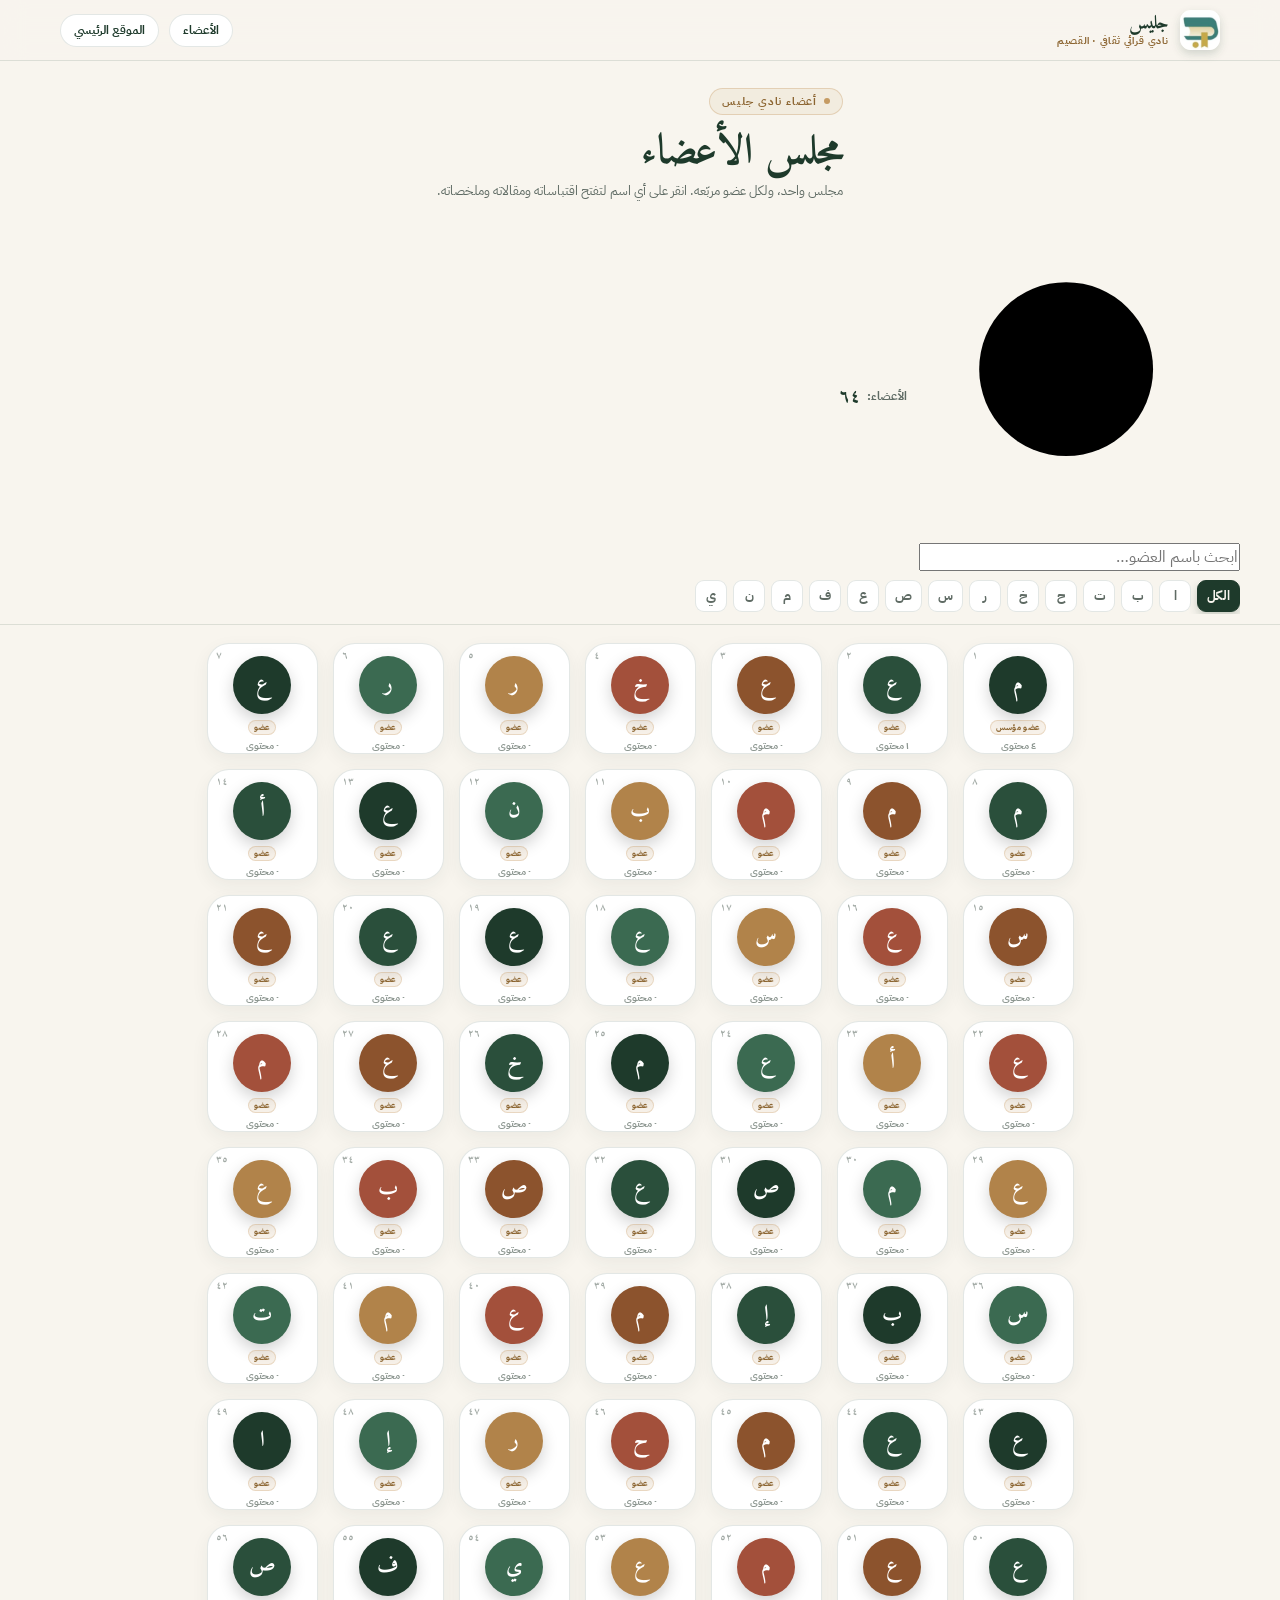
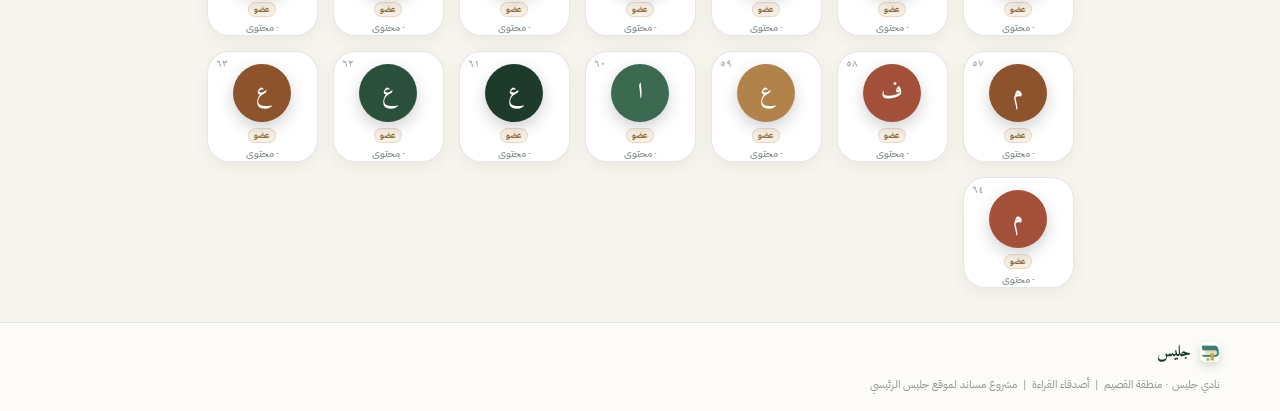
==== jalees-members/index.html @ 84c98e08 "Add files via upload" ====
<!DOCTYPE html>
<html lang="ar" dir="rtl">
<head>
  <meta charset="UTF-8">
  <meta name="viewport" content="width=device-width, initial-scale=1.0">
  <meta name="theme-color" content="#1E3A2B">
  <title>جليس | مجلس الأعضاء</title>
  <meta name="description" content="مجلس أعضاء نادي جليس القرائي — اقتباسات، مقالات، وملخصات جميع أعضاء النادي · منطقة القصيم">
  <link rel="shortcut icon" href="../logo-icon.png" type="image/png">
  <link rel="apple-touch-icon" href="../logo-light.png">
  <link rel="preconnect" href="https://fonts.googleapis.com">
  <link href="https://fonts.googleapis.com/css2?family=IBM+Plex+Sans+Arabic:wght@300;400;500;600;700;800&family=Amiri:ital,wght@0,400;0,700;1,400&display=swap" rel="stylesheet">
  <link rel="stylesheet" href="style.css">
</head>
<body>
  <div class="page-shell">

    <!-- رأس الموقع -->
    <header class="site-header">
      <div class="header-wrap">
        <div class="header-brand">
          <img class="header-logo" src="../logo-icon.png?v=1" alt="شعار نادي جليس">
          <div class="header-title">
            <strong>جليس</strong>
            <small>نادي قرائي ثقافي · القصيم</small>
          </div>
        </div>
        <nav class="header-nav">
          <a class="nav-btn" href="index.html">الأعضاء</a>
          <a class="nav-btn" href="../index.html">الموقع الرئيسي</a>
        </nav>
      </div>
    </header>

    <!-- رأس المحتوى -->
    <div class="content-head">
      <div class="kicker"><span class="kicker-dot"></span>أعضاء نادي جليس</div>
      <h1 class="page-title">مجلس الأعضاء</h1>
      <p class="page-sub">
        مجلس واحد، ولكل عضو مربّعه. انقر على أي اسم لتفتح اقتباساته ومقالاته وملخصاته.
      </p>
    </div>

    <!-- شريط الأدوات الثابت: البحث + حروف الهجاء -->
    <div class="directory-toolbar">
      <div class="toolbar-inner">
        <div class="toolbar-top">
          <div class="search-wrap">
            <svg class="search-icon" viewBox="0 0 24 24" aria-hidden="true"><circle cx="11" cy="11" r="6.5"/><path d="m16 16 4.5 4.5"/></svg>
            <input class="search-input" id="member-search" type="search" placeholder="ابحث باسم العضو…" aria-label="ابحث باسم العضو">
          </div>
          <span class="member-count">الأعضاء: <strong id="member-count">—</strong></span>
        </div>
        <div class="alpha-bar" id="alpha-bar" role="tablist" aria-label="تصفية الأعضاء حسب الحرف"></div>
      </div>
    </div>

    <!-- شبكة الأعضاء -->
    <div class="grid-wrap">
      <div class="members-grid" id="members-grid"></div>
      <div class="empty-state" id="empty-state" hidden>
        <svg class="ic" viewBox="0 0 24 24" aria-hidden="true"><path d="M9 11l3 3 3-3M5 19h14a2 2 0 0 0 2-2V5a2 2 0 0 0-2-2H5a2 2 0 0 0-2 2v12a2 2 0 0 0 2 2z"/></svg>
        <h3>لا يوجد أعضاء مطابقة للبحث</h3>
        <p>جرّب حرفاً آخر أو احذف كلمة البحث لرؤية جميع الأعضاء.</p>
      </div>
    </div>

    <!-- تذييل -->
    <footer class="site-footer">
      <div class="footer-wrap">
        <div class="footer-brand">
          <img class="header-logo" src="../logo-icon.png?v=1" alt="جليس" style="width:20px;height:20px;border-radius:6px;">
          جليس
        </div>
        <div class="footer-text">
          نادي جليس · منطقة القصيم &nbsp;|&nbsp; أصدقاء القراءة &nbsp;|&nbsp; مشروع مساند لموقع جليس الرئيسي
        </div>
      </div>
    </footer>

  </div>

  <script src="data/members.js" defer></script>
  <script src="script.js" defer></script>
</body>
</html>
---- jalees-members/style.css ----
/* ============================================================================
   جليس | مجلس الأعضاء — واجهة المشروع المساند
   هوية نادي جليس نفسها (الأخضر، الذهب، الخشب، الطين، الورق، أميري + IBM Plex)
   لكن بتصميم شبكي عصري مختلف تمامًا عن تطبيق الأعضاء الرئيسي.
   RTL | عربي
   ============================================================================ */
:root {
  /* هوية جليس — دون تعديل */
  --green-900: #0F1F17;
  --green-800: #162C21;
  --green-700: #1E3A2B;
  --green-600: #2A4F3B;
  --green-500: #3B6A51;
  --paper: #F8F5EE;
  --paper-2: #F1EBDD;
  --paper-3: #E7DDC9;
  --white: #FFFFFF;

  --gold: #C59B63;
  --gold-600: #B1834A;
  --gold-700: #8C6531;
  --gold-soft: #F0E2CB;

  --wood: #8C532D;
  --clay: #A3503B;

  --ink: #1D2420;
  --muted: #5F6B64;
  --muted-2: #8B958F;
  --line: rgba(30, 58, 43, 0.12);
  --line-strong: rgba(30, 58, 43, 0.22);

  --font: 'IBM Plex Sans Arabic', 'Tajawal', -apple-system, BlinkMacSystemFont,
    'Segoe UI', Tahoma, sans-serif;
  --serif: 'Amiri', 'Traditional Arabic', 'Times New Roman', serif;

  --r-sm: 12px;
  --r-md: 18px;
  --r-lg: 24px;
  --r-xl: 32px;
  --r-full: 999px;

  --shadow-sm: 0 6px 18px rgba(30, 58, 43, 0.06);
  --shadow-md: 0 14px 34px rgba(30, 58, 43, 0.1);
  --shadow-lg: 0 24px 50px rgba(9, 20, 14, 0.25);

  --ease: cubic-bezier(0.22, 1, 0.36, 1);
}

*,
*::before,
*::after {
  box-sizing: border-box;
  margin: 0;
  padding: 0;
}

html {
  -webkit-text-size-adjust: 100%;
}

body {
  min-height: 100dvh;
  font-family: var(--font);
  color: var(--ink);
  direction: rtl;
  text-align: right;
  background: var(--paper);
  overflow-x: hidden;
  -webkit-font-smoothing: antialiased;
}

button,
input,
select,
textarea {
  font: inherit;
  color: inherit;
}
button {
  border: 0;
  background: none;
  cursor: pointer;
}
a {
  color: inherit;
  text-decoration: none;
}
ul {
  list-style: none;
}
img,
svg {
  display: block;
  max-width: 100%;
}
button,
[role='button'] {
  -webkit-tap-highlight-color: transparent;
}

:focus-visible {
  outline: 2px solid var(--gold);
  outline-offset: 3px;
  border-radius: 6px;
}

.sr-only {
  position: absolute;
  width: 1px;
  height: 1px;
  padding: 0;
  margin: -1px;
  overflow: hidden;
  clip: rect(0 0 0 0);
  border: 0;
}

/* ---------- خلفية الصفحة (بدون إطار هاتف — مختلفة عن الأصل) ---------- */
.page-shell {
  display: flex;
  flex-direction: column;
  min-height: 100dvh;
}

.page-shell > #member-root,
.page-shell > .grid-wrap {
  flex: 1 0 auto;
}

/* ---------- رأس الصفحة ---------- */
.site-header {
  flex: none;
  position: relative;
  z-index: 20;
  background: rgba(248, 245, 238, 0.82);
  backdrop-filter: blur(12px);
  border-bottom: 1px solid var(--line);
  color: var(--green-700);
}

.header-wrap {
  display: flex;
  align-items: center;
  justify-content: space-between;
  gap: 12px;
  padding: 10px 20px;
  max-width: 1200px;
  margin: 0 auto;
}

.header-brand {
  display: inline-flex;
  align-items: center;
  gap: 11px;
}

.header-logo {
  width: 40px;
  height: 40px;
  border-radius: 11px;
  object-fit: contain;
  box-shadow: 0 4px 10px rgba(30, 58, 43, 0.18);
}

.header-title {
  display: flex;
  flex-direction: column;
  line-height: 1.25;
}

.header-title strong {
  font-family: var(--serif);
  font-size: 19px;
  font-weight: 700;
  letter-spacing: -0.4px;
}

.header-title small {
  font-size: 9.5px;
  color: var(--gold-700);
  font-weight: 700;
  letter-spacing: 0.6px;
  margin-top: 1px;
}

.header-nav {
  display: inline-flex;
  align-items: center;
  gap: 10px;
}

.nav-btn {
  display: inline-flex;
  align-items: center;
  gap: 6px;
  padding: 7px 13px;
  border-radius: var(--r-full);
  font-size: 11.5px;
  font-weight: 700;
  color: var(--green-700);
  border: 1px solid var(--line);
  background: var(--white);
  transition: background 0.2s, border-color 0.2s, transform 0.18s;
}
.nav-btn:active {
  transform: scale(0.96);
}
.nav-btn:hover {
  border-color: var(--green-700);
  background: var(--green-50);
}

/* ---------- هاتف البحث ----------
.search-wrap {
  flex: 1 1 auto;
  max-width: 460px;
  position: relative;
}
.search-input {
  width: 100%;
  padding: 8px 12px 8px 36px;
  border-radius: var(--r-full);
  border: 1px solid var(--line);
  background: var(--white);
  color: var(--ink);
  font-size: 12px;
  outline: none;
  transition: border-color 0.2s, box-shadow 0.2s;
}
.search-input::placeholder {
  color: var(--muted-2);
}
.search-input:focus {
  border-color: var(--gold);
  box-shadow: 0 0 0 3px rgba(197, 155, 99, 0.18);
}
.search-icon {
  position: absolute;
  top: 50%;
  left: 11px;
  transform: translateY(-50%);
  width: 16px;
  height: 16px;
  color: var(--muted-2);
}

/* ---------- رأس المحتوى ---------- */
.content-head {
  padding: 26px 20px 10px;
  max-width: 1200px;
  margin: 0 auto;
}

.kicker {
  display: inline-flex;
  align-items: center;
  gap: 7px;
  padding: 5px 12px;
  border-radius: var(--r-full);
  border: 1px solid rgba(197, 155, 99, 0.35);
  background: rgba(197, 155, 99, 0.1);
  color: var(--gold-700);
  font-size: 10.5px;
  font-weight: 800;
  letter-spacing: 0.8px;
  margin-bottom: 12px;
}

.kicker-dot {
  width: 6px;
  height: 6px;
  border-radius: 50%;
  background: var(--gold);
}

.page-title {
  font-family: var(--serif);
  font-size: 34px;
  font-weight: 700;
  color: var(--green-700);
  line-height: 1.25;
  margin-bottom: 2px;
}

.page-sub {
  color: var(--muted);
  font-size: 13px;
  line-height: 1.6;
}

/* ---------- شريط الأدوات الثابت: البحث + الحروف ---------- */
.directory-toolbar {
  position: sticky;
  top: 0;
  z-index: 45;
  background: rgba(248, 245, 238, 0.92);
  backdrop-filter: blur(12px);
  border-bottom: 1px solid var(--line);
}

.toolbar-inner {
  max-width: 1240px;
  margin: 0 auto;
  padding: 10px 20px;
  display: grid;
  gap: 9px;
}

.toolbar-top {
  display: flex;
  align-items: center;
  gap: 12px;
}

.member-count {
  flex: none;
  display: inline-flex;
  align-items: center;
  gap: 6px;
  font-size: 12px;
  font-weight: 700;
  color: var(--muted);
  white-space: nowrap;
}
.member-count strong {
  font-family: var(--serif);
  font-size: 18px;
  color: var(--green-700);
}

/* شريط حروف الهجاء */
.alpha-bar {
  display: flex;
  gap: 6px;
  overflow-x: auto;
  scrollbar-width: none;
  padding-bottom: 2px;
}
.alpha-bar::-webkit-scrollbar {
  display: none;
}
.alpha-btn {
  flex: none;
  min-width: 32px;
  height: 32px;
  padding: 0 9px;
  border-radius: 9px;
  border: 1px solid var(--line);
  background: var(--white);
  color: var(--muted);
  font-size: 12.5px;
  font-weight: 800;
  line-height: 1;
  transition: background 0.18s, color 0.18s, border-color 0.18s, transform 0.15s;
}
.alpha-btn:active {
  transform: scale(0.94);
}
.alpha-btn:hover {
  border-color: var(--gold);
  color: var(--gold-700);
}
.alpha-btn.active {
  background: var(--green-700);
  border-color: var(--green-700);
  color: var(--paper);
  box-shadow: 0 4px 10px rgba(30, 58, 43, 0.22);
}

/* ---------- شبكة الأعضاء (مربعات قابلة للنقر) ---------- */
.grid-wrap {
  max-width: 1240px;
  padding: 18px 20px 34px;
  margin: 0 auto;
}

/*
   تقسيم ٧٠ عضواً: كل عدد أعمدة يقسم ٧٠ بالتساوي
   ١٠×٧  |  ٧×١٠  |  ٥×١٤  |  ٢×٣٥
   بذلك لا يبقى عضو وحيداً في صف أخير على أي شاشة.
*/
.members-grid {
  display: grid;
  grid-template-columns: repeat(2, minmax(0, 1fr));
  gap: 12px;
}

@media (min-width: 700px) {
  .members-grid {
    grid-template-columns: repeat(5, minmax(0, 1fr));
    gap: 14px;
  }
}

@media (min-width: 1050px) {
  .members-grid {
    grid-template-columns: repeat(7, minmax(0, 1fr));
    gap: 15px;
  }
}

@media (min-width: 1400px) {
  .members-grid {
    grid-template-columns: repeat(10, minmax(0, 1fr));
    gap: 13px;
  }
}

.member-card {
  position: relative;
  display: flex;
  flex-direction: column;
  align-items: center;
  gap: 6px;
  width: 100%;
  aspect-ratio: 1;
  border-radius: var(--r-xl);
  border: 1.5px solid var(--line);
  background: var(--white);
  color: var(--ink);
  transition: transform 0.25s var(--ease), border-color 0.25s,
    box-shadow 0.25s, background 0.25s;
  box-shadow: var(--shadow-sm);
  text-decoration: none;
  overflow: hidden;
}

.member-card:active {
  transform: scale(0.97);
}

.member-card:hover {
  border-color: var(--gold);
  box-shadow: var(--shadow-md);
  background: #FFFDF6;
}

.member-card:focus-visible {
  border-color: var(--gold);
  box-shadow: 0 0 0 4px rgba(197, 155, 99, 0.25);
}

.card-avatar {
  width: 54px;
  height: 54px;
  border-radius: 50%;
  display: grid;
  place-items: center;
  color: var(--white);
  font-family: var(--serif);
  font-size: 21px;
  font-weight: 700;
  box-shadow: 0 6px 16px rgba(0, 0, 0, 0.18);
  margin-top: 8px;
}

.card-body {
  width: 100%;
  flex: 1;
  min-height: 0;
  padding: 0 9px 8px;
  display: flex;
  flex-direction: column;
  gap: 2px;
  text-align: center;
}

.card-role {
  font-size: 7.5px;
  font-weight: 800;
  letter-spacing: 0.3px;
  color: var(--gold-700);
  padding: 1px 6px;
  border-radius: var(--r-full);
  background: rgba(197, 155, 99, 0.14);
  border: 1px solid rgba(197, 155, 99, 0.3);
  align-self: center;
  white-space: nowrap;
}

.card-name {
  font-family: var(--serif);
  font-size: 13.5px;
  font-weight: 700;
  color: var(--green-700);
  line-height: 1.25;
  display: -webkit-box;
  overflow: hidden;
  -webkit-line-clamp: 2;
  -webkit-box-orient: vertical;
}

.card-stats {
  margin-top: auto;
  font-size: 9px;
  font-weight: 700;
  color: var(--muted-2);
  min-height: 11px;
}

.card-open {
  position: absolute;
  inset: 0;
  z-index: 2;
  display: grid;
  place-items: center;
  background: rgba(30, 58, 43, 0.35);
  opacity: 0;
  transition: opacity 0.25s var(--ease);
  color: var(--paper);
  font-size: 11px;
  font-weight: 800;
  letter-spacing: 0.4px;
  padding: 0 10px;
  text-align: center;
}

.member-card:hover .card-open,
.member-card:focus-visible .card-open {
  opacity: 1;
}

.card-open svg {
  width: 14px;
  height: 14px;
  margin-left: 4px;
}

/* ---------- حالة الفراغ ---------- */
.empty-state {
  max-width: 1200px;
  padding: 40px 20px;
  margin: 0 auto;
  text-align: center;
  color: var(--muted);
}
.empty-state .ic {
  width: 48px;
  height: 48px;
  color: var(--muted-2);
  margin: 0 auto 14px;
}
.empty-state h3 {
  font-family: var(--serif);
  font-size: 20px;
  color: var(--ink);
  margin-bottom: 6px;
}
.empty-state p {
  font-size: 13px;
  line-height: 1.7;
  max-width: 360px;
  margin: 0 auto;
}

/* ---------- تذييل ---------- */
.site-footer {
  flex: none;
  border-top: 1px solid var(--line);
  background: rgba(255, 255, 255, 0.6);
  color: var(--muted);
}
.footer-wrap {
  max-width: 1200px;
  padding: 16px 20px;
  margin: 0 auto;
  display: flex;
  flex-direction: column;
  gap: 10px;
  font-size: 11px;
  line-height: 1.7;
}
.footer-brand {
  display: inline-flex;
  align-items: center;
  gap: 9px;
  font-family: var(--serif);
  font-size: 16px;
  font-weight: 700;
  color: var(--green-700);
}
.footer-text {
  color: var(--muted-2);
}

/* ============================================================================
   صفحة العضو (member.html)
   ============================================================================ */
.member-headbar {
  position: sticky;
  top: 0;
  z-index: 50;
  background: rgba(248, 245, 238, 0.85);
  backdrop-filter: blur(12px);
  border-bottom: 1px solid var(--line);
}

.member-headbar .header-wrap {
  padding: 10px 20px;
}

.back-link {
  display: inline-flex;
  align-items: center;
  gap: 7px;
  font-size: 12.5px;
  font-weight: 700;
  color: var(--green-700);
}
.back-link svg {
  width: 14px;
  height: 14px;
  margin-left: 5px;
}

.member-hero {
  padding: 26px 20px 10px;
  max-width: 1200px;
  margin: 0 auto;
  text-align: center;
}

.member-avatar {
  width: 96px;
  height: 96px;
  border-radius: 50%;
  display: grid;
  place-items: center;
  color: var(--white);
  font-family: var(--serif);
  font-size: 36px;
  font-weight: 800;
  box-shadow: 0 10px 24px rgba(0, 0, 0, 0.22);
  margin: 0 auto 14px;
  border: 4px solid var(--white);
}

.member-name {
  font-family: var(--serif);
  font-size: 32px;
  font-weight: 700;
  color: var(--green-700);
  line-height: 1.3;
  margin-bottom: 4px;
}

.member-meta {
  display: inline-flex;
  align-items: center;
  gap: 8px;
  font-size: 11.5px;
  color: var(--muted-2);
  font-weight: 600;
}

.member-role-chip {
  font-size: 9.5px;
  font-weight: 800;
  letter-spacing: 0.5px;
  color: var(--gold-700);
  padding: 2px 8px;
  border-radius: var(--r-full);
  background: rgba(197, 155, 99, 0.14);
  border: 1px solid rgba(197, 155, 99, 0.3);
}

/* ---------- أقسام المحتوى ---------- */
.content-area {
  max-width: 1200px;
  padding: 0 20px 40px;
  margin: 0 auto;
}

.section {
  margin-top: 30px;
}

.section-head {
  display: flex;
  align-items: center;
  justify-content: space-between;
  gap: 10px;
  margin-bottom: 16px;
  padding-bottom: 8px;
  border-bottom: 1px solid var(--line);
}

.section-icon {
  width: 20px;
  height: 20px;
  flex: none;
  color: var(--gold-700);
}

.section-head h2 {
  font-family: var(--serif);
  font-size: 22px;
  font-weight: 700;
  color: var(--green-700);
}

.section-head .count {
  font-size: 11px;
  font-weight: 800;
  color: var(--muted-2);
  padding: 2px 9px;
  border-radius: var(--r-full);
  border: 1px solid var(--line);
  background: var(--white);
}

/* بطاقة الاقتباس */
.quotes-list {
  display: grid;
  gap: 12px;
}

.quote-card {
  position: relative;
  padding: 16px 18px 18px;
  border-radius: var(--r-lg);
  border: 1px solid var(--line);
  background: var(--white);
  box-shadow: var(--shadow-sm);
  transition: transform 0.2s, border-color 0.2s;
}
.quote-card:hover {
  border-color: var(--gold);
  transform: translateY(-2px);
}

.quote-mark {
  position: absolute;
  top: -12px;
  right: 16px;
  font-family: var(--serif);
  font-size: 46px;
  color: rgba(197, 155, 99, 0.18);
  line-height: 1;
}

.quote-text {
  font-family: var(--serif);
  font-size: 16.5px;
  line-height: 1.9;
  color: var(--ink);
  margin-bottom: 10px;
}

.quote-source {
  display: flex;
  align-items: baseline;
  gap: 6px;
  font-size: 11px;
  color: var(--muted-2);
}
.quote-source strong {
  color: var(--green-700);
  font-weight: 800;
  font-family: var(--serif);
  font-size: 13px;
}

/* بطاقة المقال */
.articles-list {
  display: grid;
  gap: 12px;
}

.article-card {
  display: flex;
  gap: 14px;
  align-items: flex-start;
  padding: 14px 16px;
  border-radius: var(--r-lg);
  border: 1px solid var(--line);
  background: var(--white);
  box-shadow: var(--shadow-sm);
  transition: transform 0.2s, border-color 0.2s;
}
.article-card:hover {
  border-color: var(--gold);
  transform: translateY(-2px);
}

.article-number {
  width: 28px;
  height: 28px;
  flex: none;
  border-radius: 50%;
  background: var(--green-50);
  color: var(--green-700);
  font-family: var(--serif);
  font-size: 15px;
  font-weight: 800;
  display: grid;
  place-items: center;
}

.article-body {
  flex: 1;
  min-width: 0;
  display: flex;
  flex-direction: column;
  gap: 6px;
}

.article-title {
  font-family: var(--serif);
  font-size: 16px;
  font-weight: 700;
  color: var(--green-700);
  line-height: 1.5;
  display: -webkit-box;
  overflow: hidden;
  -webkit-line-clamp: 2;
  -webkit-box-orient: vertical;
}

.article-excerpt {
  font-size: 12.5px;
  color: var(--muted);
  line-height: 1.8;
  display: -webkit-box;
  overflow: hidden;
  -webkit-line-clamp: 3;
  -webkit-box-orient: vertical;
}

.article-meta {
  margin-top: auto;
  font-size: 10.5px;
  color: var(--muted-2);
  font-weight: 700;
  display: flex;
  align-items: center;
  gap: 8px;
}

.read-more {
  font-size: 11px;
  font-weight: 800;
  color: var(--gold-700);
  display: inline-flex;
  align-items: center;
  gap: 4px;
}
.read-more svg {
  width: 12px;
  height: 12px;
}

/* بطاقة الملخص */
.summaries-list {
  display: grid;
  gap: 12px;
}

.summary-card {
  padding: 14px 16px;
  border-radius: var(--r-lg);
  border: 1px solid var(--line);
  background: linear-gradient(145deg, #fff 60%, var(--paper-2));
  box-shadow: var(--shadow-sm);
  transition: transform 0.2s, border-color 0.2s;
}
.summary-card:hover {
  border-color: var(--wood);
  transform: translateY(-2px);
}

.summary-title {
  font-family: var(--serif);
  font-size: 15px;
  font-weight: 800;
  color: var(--green-700);
  margin-bottom: 2px;
}
.summary-author {
  font-size: 10.5px;
  color: var(--gold-700);
  font-weight: 700;
  margin-bottom: 7px;
}
.summary-text {
  font-size: 13px;
  color: var(--ink);
  line-height: 1.85;
  margin-bottom: 8px;
  display: -webkit-box;
  overflow: hidden;
  -webkit-line-clamp: 3;
  -webkit-box-orient: vertical;
}
.summary-date {
  font-size: 10px;
  color: var(--muted-2);
  font-weight: 700;
}

/* ---------- استجابة ---------- */
@media (min-width: 720px) {
  .quotes-list {
    grid-template-columns: repeat(2, 1fr);
  }
  .summaries-list {
    grid-template-columns: repeat(2, 1fr);
  }
}
@media (min-width: 1024px) {
  .quotes-list {
    grid-template-columns: repeat(3, 1fr);
  }
  .summaries-list {
    grid-template-columns: repeat(3, 1fr);
  }
  .page-title {
    font-size: 42px;
  }
  .member-name {
    font-size: 38px;
  }
}

/* ---------- رقم المقعد + كثافة البطاقات حسب الأعمدة ---------- */
.card-seat {
  position: absolute;
  top: 9px;
  left: 11px;
  font-family: var(--serif);
  font-size: 12px;
  font-weight: 700;
  color: var(--muted-2);
  line-height: 1;
  z-index: 3;
  opacity: 0.8;
}
.member-card:hover .card-seat {
  color: var(--gold-700);
  opacity: 1;
}

/* عند ٥ أعمدة (٧٠÷٥=١٤ صفاً) */
@media (min-width: 700px) {
  .member-card {
    gap: 5px;
  }
  .card-avatar {
    width: 52px;
    height: 52px;
    font-size: 20px;
    margin-top: 10px;
  }
  .card-body {
    padding: 0 8px 8px;
    gap: 2px;
  }
  .card-name {
    font-size: 13px;
    line-height: 1.2;
    -webkit-line-clamp: 1;
  }
  .card-role {
    font-size: 7px;
    padding: 1px 5px;
  }
  .card-stats {
    font-size: 8.5px;
  }
  .card-seat {
    font-size: 10px;
    top: 7px;
    left: 8px;
  }
}

/* عند ٧ أعمدة (٧٠÷٧=١٠ صفوف) */
@media (min-width: 1050px) {
  .member-card {
    gap: 6px;
    border-radius: 22px;
  }
  .card-avatar {
    width: 58px;
    height: 58px;
    font-size: 22px;
    margin-top: 12px;
  }
  .card-name {
    font-size: 14.5px;
  }
  .card-role {
    font-size: 7.5px;
  }
  .card-stats {
    font-size: 9.5px;
  }
}

/* عند ١٠ أعمدة (٧٠÷١٠=٧ صفوف) */
@media (min-width: 1400px) {
  .member-card {
    gap: 4px;
    border-radius: 17px;
  }
  .card-avatar {
    width: 46px;
    height: 46px;
    font-size: 18px;
    margin-top: 8px;
  }
  .card-body {
    padding: 0 6px 6px;
    gap: 2px;
  }
  .card-name {
    font-size: 12px;
    -webkit-line-clamp: 1;
  }
  .card-role {
    font-size: 6.5px;
    padding: 0 5px;
  }
  .card-stats {
    font-size: 8px;
  }
  .card-seat {
    font-size: 9.5px;
    top: 6px;
    left: 7px;
  }
}
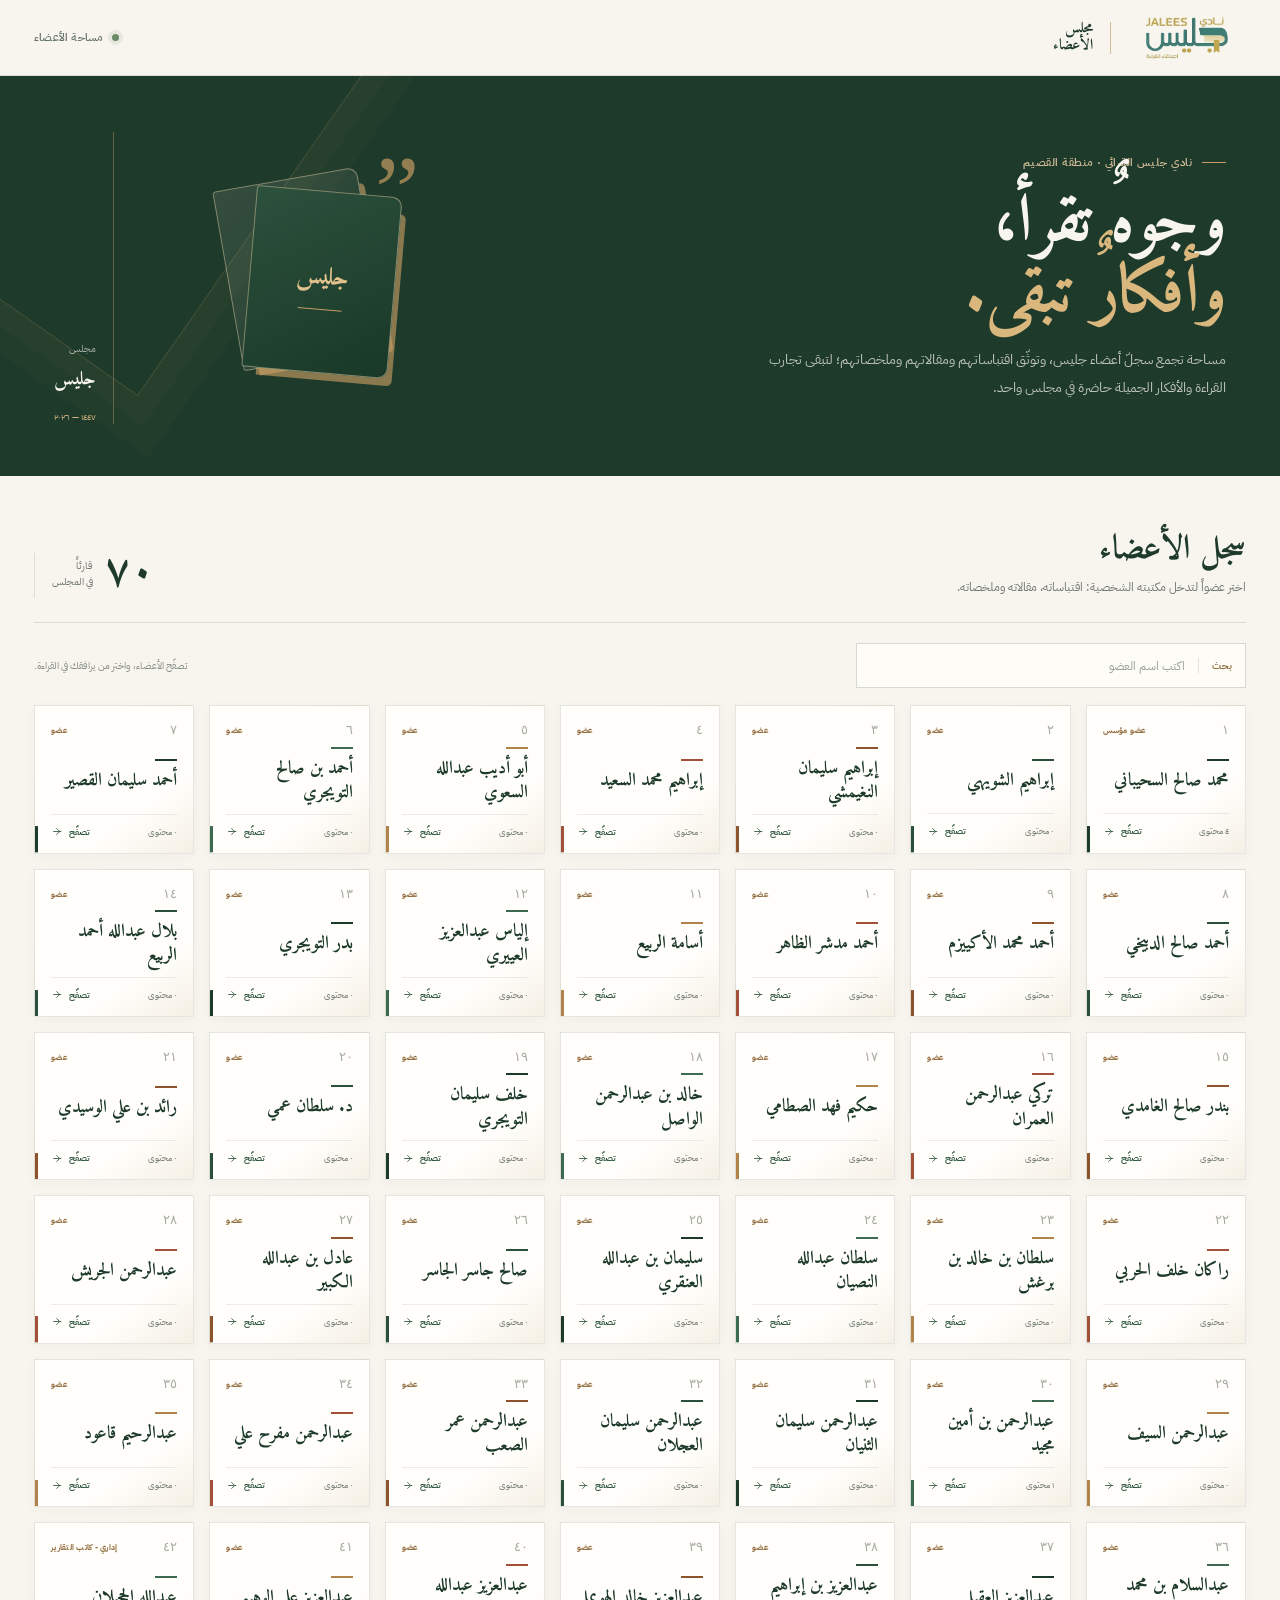
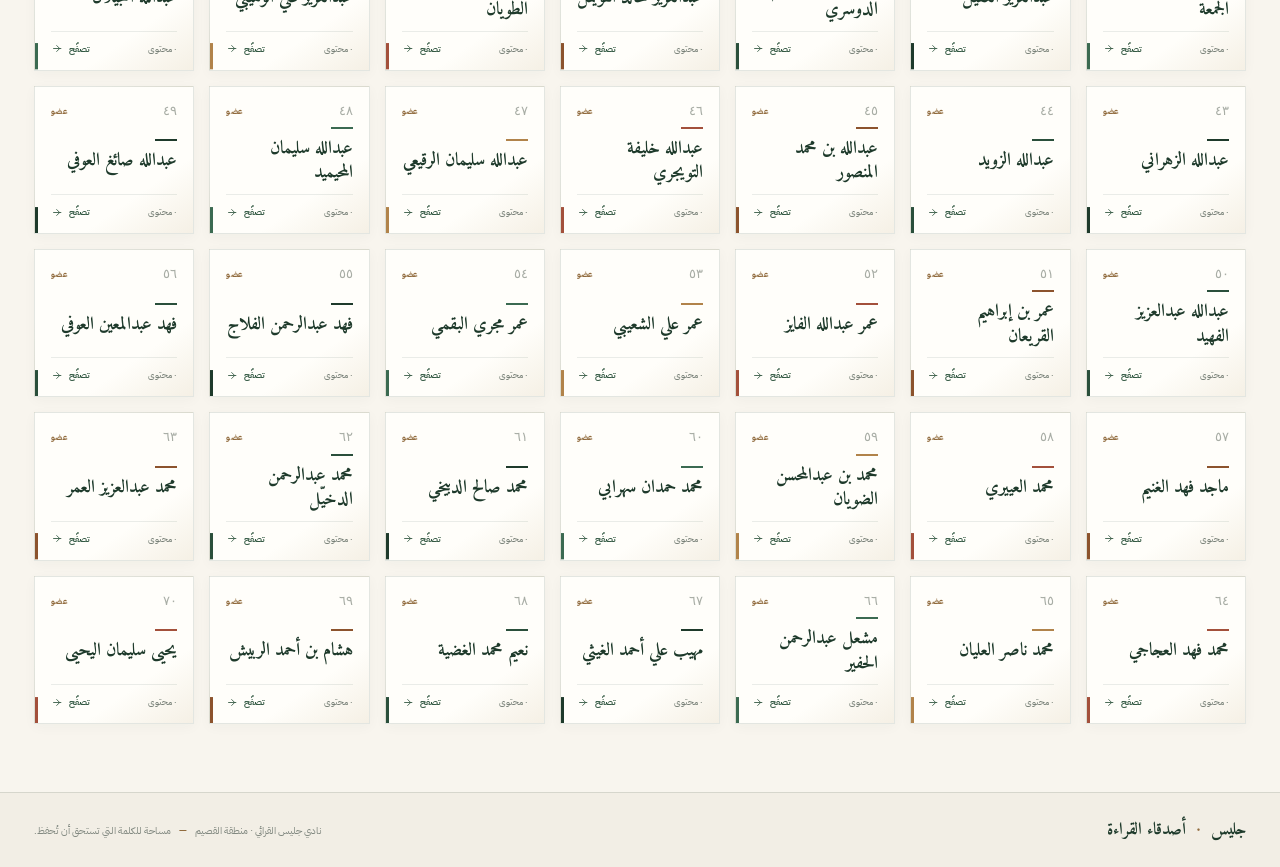
==== commit 0d669775: "Add files via upload" ====
--- a/jalees-members/index.html
+++ b/jalees-members/index.html
@@ -1,4 +1,4 @@
-<!DOCTYPE html>
+﻿<!DOCTYPE html>
 <html lang="ar" dir="rtl">
 <head>
   <meta charset="UTF-8">
@@ -6,11 +6,12 @@
   <meta name="theme-color" content="#1E3A2B">
   <title>جليس | مجلس الأعضاء</title>
   <meta name="description" content="مجلس أعضاء نادي جليس القرائي — اقتباسات، مقالات، وملخصات جميع أعضاء النادي · منطقة القصيم">
-  <link rel="shortcut icon" href="../logo-icon.png" type="image/png">
-  <link rel="apple-touch-icon" href="../logo-light.png">
+  <link rel="shortcut icon" href="assets/logo-icon.png" type="image/png">
+  <link rel="apple-touch-icon" href="assets/logo-light.png">
+  <link rel="manifest" href="manifest.json?v=12">
   <link rel="preconnect" href="https://fonts.googleapis.com">
   <link href="https://fonts.googleapis.com/css2?family=IBM+Plex+Sans+Arabic:wght@300;400;500;600;700;800&family=Amiri:ital,wght@0,400;0,700;1,400&display=swap" rel="stylesheet">
-  <link rel="stylesheet" href="style.css">
+  <link rel="stylesheet" href="design.css?v=12">
 </head>
 <body>
   <div class="page-shell">
@@ -18,69 +19,75 @@
     <!-- رأس الموقع -->
     <header class="site-header">
       <div class="header-wrap">
-        <div class="header-brand">
-          <img class="header-logo" src="../logo-icon.png?v=1" alt="شعار نادي جليس">
-          <div class="header-title">
-            <strong>جليس</strong>
-            <small>نادي قرائي ثقافي · القصيم</small>
-          </div>
-        </div>
-        <nav class="header-nav">
-          <a class="nav-btn" href="index.html">الأعضاء</a>
-          <a class="nav-btn" href="../index.html">الموقع الرئيسي</a>
-        </nav>
+        <a class="header-brand" href="index.html" aria-label="مجلس أعضاء جليس">
+          <img class="header-logo" src="assets/logo.png?v=1" alt="جليس — أصدقاء القراءة">
+          <span class="brand-divider" aria-hidden="true"></span>
+          <span class="brand-caption">مجلس<br>الأعضاء</span>
+        </a>
+        <span class="header-note"><span class="status-mark"></span> مساحة الأعضاء</span>
       </div>
     </header>
 
     <!-- رأس المحتوى -->
-    <div class="content-head">
-      <div class="kicker"><span class="kicker-dot"></span>أعضاء نادي جليس</div>
-      <h1 class="page-title">مجلس الأعضاء</h1>
-      <p class="page-sub">
-        مجلس واحد، ولكل عضو مربّعه. انقر على أي اسم لتفتح اقتباساته ومقالاته وملخصاته.
-      </p>
-    </div>
+    <main>
+      <section class="hero" aria-labelledby="page-title">
+        <div class="hero-inner">
+          <div class="hero-copy">
+            <p class="hero-eyebrow"><span></span> نادي جليس القرائي · منطقة القصيم</p>
+            <h1 id="page-title">وجوهٌ تقرأ،<br><em>وأفكارٌ تبقى.</em></h1>
+            <p class="hero-description">مساحة تجمع سجلّ أعضاء جليس، وتوثّق اقتباساتهم ومقالاتهم وملخصاتهم؛ لتبقى تجارب القراءة والأفكار الجميلة حاضرة في مجلس واحد.</p>
 
-    <!-- شريط الأدوات الثابت: البحث + حروف الهجاء -->
-    <div class="directory-toolbar">
-      <div class="toolbar-inner">
-        <div class="toolbar-top">
-          <div class="search-wrap">
-            <svg class="search-icon" viewBox="0 0 24 24" aria-hidden="true"><circle cx="11" cy="11" r="6.5"/><path d="m16 16 4.5 4.5"/></svg>
-            <input class="search-input" id="member-search" type="search" placeholder="ابحث باسم العضو…" aria-label="ابحث باسم العضو">
           </div>
-          <span class="member-count">الأعضاء: <strong id="member-count">—</strong></span>
+          <div class="hero-art" aria-hidden="true">
+            <div class="book-stack book-stack-back"></div>
+            <div class="book-stack book-stack-front"><span>جليس</span><i></i></div>
+            <span class="hero-quote-mark">”</span>
+          </div>
+          <div class="hero-index" aria-hidden="true">مجلس<br><strong>جليس</strong><span>١٤٤٧ — ٢٠٢٦</span></div>
         </div>
-        <div class="alpha-bar" id="alpha-bar" role="tablist" aria-label="تصفية الأعضاء حسب الحرف"></div>
-      </div>
-    </div>
+      </section>
+
+      <section class="directory-section" id="members" aria-labelledby="members-title">
+        <div class="directory-heading">
+          <div>
+
+            <h2 id="members-title">سجل الأعضاء</h2>
+            <p class="section-description">اختر عضواً لتدخل مكتبته الشخصية: اقتباساته، مقالاته وملخصاته.</p>
+          </div>
+          <div class="member-total"><strong id="member-count">—</strong><span>قارئاً<br>في المجلس</span></div>
+        </div>
+
+        <div class="directory-tools">
+          <label class="search-wrap" for="member-search">
+            <span class="search-label">بحث</span>
+            <input class="search-input" id="member-search" type="search" placeholder="اكتب اسم العضو" autocomplete="off" aria-label="ابحث باسم العضو">
+          </label>
+          <p class="directory-hint">تصفّح الأعضاء، واختر من يرافقك في القراءة.</p>
+        </div>
 
     <!-- شبكة الأعضاء -->
-    <div class="grid-wrap">
-      <div class="members-grid" id="members-grid"></div>
-      <div class="empty-state" id="empty-state" hidden>
-        <svg class="ic" viewBox="0 0 24 24" aria-hidden="true"><path d="M9 11l3 3 3-3M5 19h14a2 2 0 0 0 2-2V5a2 2 0 0 0-2-2H5a2 2 0 0 0-2 2v12a2 2 0 0 0 2 2z"/></svg>
-        <h3>لا يوجد أعضاء مطابقة للبحث</h3>
-        <p>جرّب حرفاً آخر أو احذف كلمة البحث لرؤية جميع الأعضاء.</p>
-      </div>
-    </div>
+        <div class="grid-wrap">
+          <div class="members-grid" id="members-grid"></div>
+          <div class="empty-state" id="empty-state" hidden>
+            <div class="empty-rule"></div>
+            <h3>لم نعثر على هذا الاسم</h3>
+            <p>جرّب البحث باسم آخر.</p>
+          </div>
+        </div>
+      </section>
+    </main>
 
     <!-- تذييل -->
     <footer class="site-footer">
       <div class="footer-wrap">
-        <div class="footer-brand">
-          <img class="header-logo" src="../logo-icon.png?v=1" alt="جليس" style="width:20px;height:20px;border-radius:6px;">
-          جليس
-        </div>
-        <div class="footer-text">
-          نادي جليس · منطقة القصيم &nbsp;|&nbsp; أصدقاء القراءة &nbsp;|&nbsp; مشروع مساند لموقع جليس الرئيسي
-        </div>
+        <div class="footer-brand">جليس <span>·</span> أصدقاء القراءة</div>
+        <div class="footer-text">نادي جليس القرائي · منطقة القصيم <span>—</span> مساحة للكلمة التي تستحق أن تُحفظ.</div>
       </div>
     </footer>
 
   </div>
 
-  <script src="data/members.js" defer></script>
-  <script src="script.js" defer></script>
+  <script src="data/members.js?v=12" defer></script>
+  <script src="script.js?v=12" defer></script>
 </body>
 </html>
--- a/jalees-members/design.css
+++ b/jalees-members/design.css
@@ -0,0 +1,227 @@
+/* ============================================================================
+   جليس | مجلس الأعضاء — تصميم تحريري جديد
+   هوية جليس: أخضر الغابة، ورق دافئ، ذهب الكتب، IBM Plex Arabic + Amiri
+   ============================================================================ */
+:root {
+  --forest: #1E3A2B;
+  --forest-deep: #10251B;
+  --forest-soft: #335943;
+  --paper: #F8F5EE;
+  --paper-deep: #EEE8DA;
+  --white: #FFFEFA;
+  --gold: #C59B63;
+  --gold-deep: #916B3D;
+  --ink: #202923;
+  --muted: #6F7871;
+  --line: rgba(30, 58, 43, .13);
+  --sans: 'IBM Plex Sans Arabic', Tahoma, sans-serif;
+  --serif: 'Amiri', 'Traditional Arabic', serif;
+  --ease: cubic-bezier(.2,.75,.25,1);
+}
+
+*,*::before,*::after { box-sizing:border-box; margin:0; padding:0; }
+html { scroll-behavior:smooth; -webkit-text-size-adjust:100%; }
+body { min-height:100vh; direction:rtl; text-align:right; font-family:var(--sans); color:var(--ink); background:var(--paper); -webkit-font-smoothing:antialiased; }
+button,input { font:inherit; color:inherit; }
+a { color:inherit; text-decoration:none; }
+img,svg { display:block; max-width:100%; }
+[hidden] { display:none !important; }
+:focus-visible { outline:2px solid var(--gold); outline-offset:4px; }
+
+.page-shell { min-height:100vh; display:flex; flex-direction:column; }
+
+/* رأس الموقع */
+.site-header { height:76px; flex:none; position:relative; z-index:5; background:var(--paper); border-bottom:1px solid var(--line); }
+.header-wrap { max-width:1320px; height:100%; margin:auto; padding:0 34px; display:flex; align-items:center; justify-content:space-between; }
+.header-brand { display:inline-flex; align-items:center; gap:17px; }
+.header-logo { width:118px; height:48px; object-fit:contain; }
+.brand-divider { width:1px; height:32px; background:var(--gold); opacity:.65; }
+.brand-caption { color:var(--forest); font-family:var(--serif); font-size:15px; line-height:1.08; font-weight:700; }
+.header-note { display:inline-flex; align-items:center; gap:9px; color:#66746B; font-size:11px; font-weight:600; letter-spacing:.2px; }
+.status-mark { width:7px; height:7px; border-radius:50%; background:#688B65; box-shadow:0 0 0 4px rgba(104,139,101,.12); }
+
+/* واجهة الترحيب: تكوين تحريري داكن، وليس بطاقات مكررة */
+.hero { position:relative; overflow:hidden; color:var(--paper); background:var(--forest); }
+.hero::before { content:""; position:absolute; inset:0; opacity:.14; background-image:linear-gradient(90deg,transparent 49.8%,rgba(222,193,142,.2) 50%,transparent 50.2%),linear-gradient(rgba(222,193,142,.14) 1px,transparent 1px); background-size:116px 100%,100% 46px; mask-image:linear-gradient(90deg,transparent,#000 45%,#000); pointer-events:none; }
+.hero::after { content:""; position:absolute; width:510px; height:510px; left:-180px; top:-290px; border:1px solid rgba(197,155,99,.22); transform:rotate(35deg); box-shadow:0 0 0 22px rgba(197,155,99,.025),0 0 0 44px rgba(197,155,99,.025); pointer-events:none; }
+.hero-inner { position:relative; z-index:1; max-width:1320px; min-height:368px; margin:auto; padding:56px 54px 52px; display:grid; grid-template-columns:minmax(0,1fr) 260px 105px; align-items:center; gap:28px; }
+.hero-copy { max-width:660px; }
+.hero-eyebrow { display:flex; align-items:center; gap:10px; color:#D5BE99; font-size:11px; font-weight:600; letter-spacing:.45px; margin-bottom:17px; }
+.hero-eyebrow span { width:24px; height:1px; background:var(--gold); }
+.hero h1 { font:700 clamp(43px,5.2vw,68px)/1.07 var(--serif); letter-spacing:-.7px; }
+.hero h1 em { color:#D9B77D; font-style:normal; }
+.hero-description { max-width:460px; margin-top:16px; color:rgba(248,245,238,.72); font-size:14px; line-height:2; }
+.hero-link { display:inline-flex; align-items:center; gap:10px; margin-top:23px; padding-bottom:5px; border-bottom:1px solid rgba(197,155,99,.65); color:#E6C997; font-size:12px; font-weight:700; transition:gap .2s var(--ease),color .2s; }
+.hero-link:hover { gap:15px; color:#fff0d1; }
+.hero-link svg { width:15px; height:15px; fill:none; stroke:currentColor; stroke-width:1.7; }
+.hero-art { position:relative; width:225px; height:230px; justify-self:center; }
+.book-stack { position:absolute; width:146px; height:182px; border:1px solid rgba(233,211,174,.48); border-radius:3px 10px 10px 3px; transform:rotate(-10deg); box-shadow:10px 12px 0 -5px rgba(197,155,99,.65); }
+.book-stack-back { top:15px; left:22px; background:linear-gradient(140deg,rgba(248,245,238,.10),rgba(248,245,238,.02)); }
+.book-stack-front { top:28px; left:44px; transform:rotate(5deg); display:flex; flex-direction:column; align-items:center; justify-content:center; color:#E2C28C; background:linear-gradient(150deg,#2C513D,#193827); }
+.book-stack-front span { font:700 25px var(--serif); }
+.book-stack-front i { width:44px; height:1px; margin-top:10px; background:var(--gold); }
+.hero-quote-mark { position:absolute; top:-12px; right:10px; color:rgba(197,155,99,.7); font:100px/.8 var(--serif); }
+.hero-index { align-self:stretch; justify-self:end; display:flex; flex-direction:column; justify-content:flex-end; align-items:flex-start; gap:6px; padding-right:17px; border-right:1px solid rgba(197,155,99,.42); color:rgba(248,245,238,.62); font-size:10px; line-height:1.6; }
+.hero-index strong { color:var(--paper); font:700 19px var(--serif); }
+.hero-index span { margin-top:8px; color:#D1B27E; font-size:9px; direction:ltr; }
+
+/* دليل الأعضاء */
+.directory-section { flex:1; padding:53px 34px 68px; }
+.directory-heading,.directory-tools,.grid-wrap { max-width:1252px; margin-inline:auto; }
+.directory-heading { display:flex; align-items:flex-end; justify-content:space-between; gap:20px; padding-bottom:24px; border-bottom:1px solid var(--line); }
+.section-kicker { color:var(--gold-deep); font-size:10px; font-weight:800; letter-spacing:1.2px; margin-bottom:7px; }
+.directory-heading h2 { color:var(--forest); font:700 34px/1.25 var(--serif); }
+.section-description { margin-top:5px; color:var(--muted); font-size:12px; line-height:1.8; }
+.member-total { display:flex; align-items:center; gap:12px; padding:0 0 4px 17px; border-left:1px solid var(--line); color:var(--muted); font-size:10px; line-height:1.55; white-space:nowrap; }
+.member-total strong { color:var(--forest); font:700 43px/.95 var(--serif); }
+.directory-tools { display:flex; align-items:center; justify-content:space-between; gap:20px; padding:20px 0 17px; }
+.search-wrap { position:relative; display:flex; align-items:center; width:min(100%,390px); height:45px; border:1px solid rgba(30,58,43,.18); background:rgba(255,254,250,.78); transition:border-color .2s,box-shadow .2s,background .2s; }
+.search-wrap:focus-within { border-color:var(--gold); background:var(--white); box-shadow:0 0 0 3px rgba(197,155,99,.13); }
+.search-label { flex:none; padding:0 13px; color:var(--gold-deep); font-size:10px; font-weight:800; border-left:1px solid var(--line); }
+.search-input { width:100%; min-width:0; height:100%; padding:0 13px; border:0; outline:none; background:transparent; color:var(--ink); font-size:12px; }
+.search-input::placeholder { color:#9A9E98; }
+.search-input::-webkit-search-cancel-button { cursor:pointer; }
+.search-wrap kbd { flex:none; margin-left:10px; color:#9A9E98; font:22px var(--sans); }
+.directory-hint { color:#879087; font-size:10px; }
+
+/* بطاقات الأعضاء — مربّع، بسيط، بلا طبقة تغطية أو دوائر زخرفية */
+.members-grid { display:grid; grid-template-columns:repeat(2,minmax(0,1fr)); gap:12px; }
+.member-card { position:relative; min-width:0; aspect-ratio:1.08/1; display:flex; flex-direction:column; justify-content:space-between; padding:16px 16px 14px; overflow:hidden; border:1px solid rgba(30,58,43,.12); background:linear-gradient(145deg,#fffefa 0%,#fffefa 70%,#f5f0e5 100%); box-shadow:0 3px 12px rgba(30,58,43,.035); transition:transform .24s var(--ease),border-color .24s,box-shadow .24s,background .24s; }
+.member-card::before { content:""; position:absolute; inset:0 auto 0 0; width:3px; background:var(--card-accent,var(--gold)); transform:scaleY(.18); transform-origin:bottom; transition:transform .25s var(--ease); }
+.member-card:hover { transform:translateY(-4px); border-color:rgba(197,155,99,.68); background:#fffefa; box-shadow:0 14px 30px rgba(30,58,43,.1); }
+.member-card:hover::before { transform:scaleY(1); }
+.card-top { display:flex; align-items:center; justify-content:space-between; gap:8px; }
+.card-seat { color:#A8ADA5; font:13px var(--serif); }
+.card-role { color:var(--gold-deep); font-size:8px; font-weight:800; letter-spacing:.25px; }
+.card-main { display:flex; flex-direction:column; align-items:flex-start; justify-content:center; gap:8px; min-width:0; }
+.card-rule { width:22px; height:2px; background:var(--card-accent,var(--gold)); }
+.card-name { min-width:0; color:var(--forest); font:700 18px/1.35 var(--serif); overflow-wrap:anywhere; }
+.card-bottom { display:flex; align-items:center; justify-content:space-between; gap:8px; padding-top:10px; border-top:1px solid rgba(30,58,43,.09); }
+.card-stats { color:#788078; font-size:9px; }
+.card-enter { display:inline-flex; align-items:center; gap:5px; color:var(--forest-soft); font-size:9px; font-weight:800; transition:color .2s,gap .2s; }
+.card-enter svg { width:13px; height:13px; fill:none; stroke:currentColor; stroke-width:1.6; transition:transform .2s; }
+.member-card:hover .card-enter { gap:8px; color:var(--gold-deep); }
+.member-card:hover .card-enter svg { transform:translateX(-2px); }
+
+.empty-state { padding:54px 15px; text-align:center; }
+.empty-rule { width:38px; height:2px; margin:0 auto 14px; background:var(--gold); }
+.empty-state h3 { color:var(--forest); font:700 23px var(--serif); }
+.empty-state p { margin-top:5px; color:var(--muted); font-size:12px; }
+
+/* تذييل هادئ */
+.site-footer { border-top:1px solid var(--line); background:#F2EEE5; }
+.footer-wrap { max-width:1320px; min-height:74px; margin:auto; padding:15px 34px; display:flex; align-items:center; justify-content:space-between; gap:20px; }
+.footer-brand { color:var(--forest); font:700 17px var(--serif); }
+.footer-brand span { padding:0 5px; color:var(--gold-deep); }
+.footer-text { color:#828981; font-size:10px; }
+.footer-text span { padding-inline:6px; color:var(--gold-deep); }
+
+/* صفحة العضو */
+.member-headbar { position:sticky; top:0; z-index:10; background:rgba(248,245,238,.93); backdrop-filter:blur(12px); border-bottom:1px solid var(--line); }
+.member-headbar .header-wrap { min-height:70px; }
+.back-link { display:inline-flex; align-items:center; gap:8px; color:var(--forest); font-size:12px; font-weight:700; }
+.back-link svg { width:16px; height:16px; fill:none; stroke:currentColor; stroke-width:1.7; }
+.member-hero { position:relative; padding:48px 20px 30px; text-align:center; background:var(--forest); color:var(--paper); overflow:hidden; }
+.member-hero::before { content:""; position:absolute; width:300px; height:300px; left:-120px; top:-190px; border:1px solid rgba(197,155,99,.22); transform:rotate(35deg); }
+.member-avatar { position:relative; width:78px; height:78px; display:grid; place-items:center; margin:0 auto 12px; border:1px solid rgba(197,155,99,.65); color:var(--paper); font:700 34px var(--serif); box-shadow:0 0 0 7px rgba(197,155,99,.08); }
+.member-name { position:relative; color:var(--paper); font:700 34px/1.3 var(--serif); }
+.member-meta { position:relative; display:flex; align-items:center; justify-content:center; gap:10px; margin-top:8px; color:rgba(248,245,238,.68); font-size:11px; }
+.member-role-chip { color:#E2C38F; font-size:9px; font-weight:800; }
+.content-area { width:min(100% - 48px,1120px); margin:0 auto; padding:30px 0 64px; }
+.section { margin-top:30px; }
+.section-head { display:flex; align-items:center; gap:10px; margin-bottom:14px; padding-bottom:10px; border-bottom:1px solid var(--line); }
+.section-icon { width:20px; height:20px; flex:none; fill:none; stroke:var(--gold-deep); stroke-width:1.7; }
+.section-head h2 { color:var(--forest); font:700 22px var(--serif); }
+.section-head .count { margin-right:auto; padding:2px 8px; border:1px solid var(--line); color:var(--muted); font-size:10px; }
+.quotes-list,.articles-list,.summaries-list { display:grid; grid-template-columns:repeat(2,minmax(0,1fr)); gap:13px; }
+.section-empty { grid-column:1/-1; min-height:86px; display:flex; align-items:center; gap:13px; padding:17px 19px; border:1px dashed rgba(30,58,43,.2); background:rgba(255,254,250,.58); }
+.section-empty > span { width:21px; height:1px; flex:none; background:var(--gold); }
+.section-empty p { color:#858C84; font-size:11px; }
+.quote-card,.article-card,.summary-card { min-width:0; padding:18px; border:1px solid var(--line); background:var(--white); box-shadow:0 4px 14px rgba(30,58,43,.04); }
+.quote-card { position:relative; border-top:2px solid var(--gold); }
+.quote-mark { display:block; height:29px; color:rgba(197,155,99,.65); font:48px/.9 var(--serif); }
+.quote-text { color:var(--ink); font:19px/1.8 var(--serif); }
+.quote-source { display:flex; gap:6px; margin-top:12px; color:var(--muted); font-size:10px; }
+.quote-source strong { color:var(--forest); font:700 13px var(--serif); }
+.article-card { display:flex; gap:14px; }
+.article-number { flex:none; color:var(--gold-deep); font:18px var(--serif); }
+.article-body { min-width:0; }
+.article-title,.summary-title { color:var(--forest); font:700 18px/1.45 var(--serif); }
+.article-excerpt,.summary-text { margin-top:7px; color:var(--muted); font-size:12px; line-height:1.9; }
+.article-meta,.summary-date { margin-top:9px; color:#90978F; font-size:10px; }
+.read-more { display:inline-flex; align-items:center; gap:5px; margin-top:10px; color:var(--gold-deep); font-size:10px; font-weight:800; }
+.read-more svg { width:13px; height:13px; fill:none; stroke:currentColor; stroke-width:1.6; }
+.summary-card { border-right:3px solid var(--forest-soft); }
+.summary-author { margin-top:3px; color:var(--gold-deep); font-size:10px; font-weight:700; }
+
+@media (min-width:700px) {
+  .members-grid { grid-template-columns:repeat(5,minmax(0,1fr)); gap:14px; }
+  /* إذا بقي عضو واحد في القائمة الحالية، نضع مربّعه في منتصف الصف. */
+  .member-card:last-child:nth-child(5n + 1) { grid-column:3; }
+}
+@media (min-width:1050px) {
+  .members-grid { grid-template-columns:repeat(7,minmax(0,1fr)); gap:15px; }
+  /* إذا بقي عضو واحد في القائمة الحالية، نضع مربّعه في منتصف الصف. */
+  .member-card:last-child:nth-child(7n + 1) { grid-column:4; }
+}
+@media (min-width:1400px) {
+  .members-grid { grid-template-columns:repeat(10,minmax(0,1fr)); gap:12px; }
+  .member-card { aspect-ratio:1/1; padding:11px 9px 9px; }
+  .card-main { align-items:center; gap:6px; }
+  .card-rule { width:16px; }
+  .card-name { max-width:100%; text-align:center; font-size:13px; line-height:1.25; }
+  .card-bottom { padding-top:6px; }
+  .card-stats,.card-enter { font-size:8px; }
+}
+@media (min-width:850px) { .hero-inner { min-height:400px; } }
+@media (max-width:900px) {
+  .hero-inner { grid-template-columns:minmax(0,1fr) 200px; min-height:340px; padding:44px 32px; }
+  .hero-art { transform:scale(.82); transform-origin:center; }
+  .hero-index { display:none; }
+  .directory-section { padding-inline:26px; }
+}
+@media (max-width:620px) {
+  .site-header { height:66px; }
+  .header-wrap { padding-inline:18px; }
+  .header-logo { width:98px; height:40px; }
+  .brand-divider { height:27px; }
+  .brand-caption { font-size:13px; }
+  .header-note { font-size:9px; }
+  .hero-inner { min-height:350px; padding:39px 23px 35px; display:block; }
+  .hero-copy { position:relative; z-index:2; max-width:100%; }
+  .hero h1 { font-size:48px; }
+  .hero-description { max-width:370px; font-size:12px; }
+  .hero-art { position:absolute; left:-48px; bottom:-64px; opacity:.34; transform:scale(.76); }
+  .hero-link { margin-top:17px; }
+  .directory-section { padding:37px 17px 48px; }
+  .directory-heading { align-items:center; gap:10px; padding-bottom:18px; }
+  .directory-heading h2 { font-size:27px; }
+  .section-description { max-width:280px; font-size:10px; }
+  .member-total { gap:7px; padding-left:8px; font-size:8px; }
+  .member-total strong { font-size:34px; }
+  .directory-tools { display:block; padding:15px 0 12px; }
+  .search-wrap { width:100%; height:43px; }
+  .directory-hint { margin-top:8px; font-size:9px; }
+  .members-grid { gap:9px; }
+  .member-card { aspect-ratio:.98/1; padding:11px 10px 10px; }
+  .card-main { gap:6px; }
+  .card-rule { width:16px; }
+  .card-name { font-size:14.5px; }
+  .card-role { font-size:7px; }
+  .card-seat { font-size:11px; }
+  .card-stats,.card-enter { font-size:8px; }
+  .card-bottom { padding-top:7px; }
+  .footer-wrap { min-height:unset; padding:14px 18px; align-items:flex-start; flex-direction:column; gap:4px; }
+  .footer-text { font-size:9px; }
+  .content-area { width:calc(100% - 32px); padding-top:20px; }
+  .member-hero { padding:35px 16px 25px; }
+  .member-headbar .header-wrap { gap:8px; }
+  .member-headbar .header-logo { width:82px; }
+  .member-headbar .back-link { gap:4px; font-size:9px; white-space:nowrap; }
+  .member-headbar .back-link svg { width:13px; height:13px; }
+  .member-name { font-size:28px; }
+  .quotes-list,.articles-list,.summaries-list { grid-template-columns:1fr; gap:10px; }
+  .section { margin-top:23px; }
+  .section-head h2 { font-size:20px; }
+}
+@media (prefers-reduced-motion:reduce) { *,*::before,*::after { scroll-behavior:auto !important; transition-duration:.01ms !important; animation-duration:.01ms !important; } }
